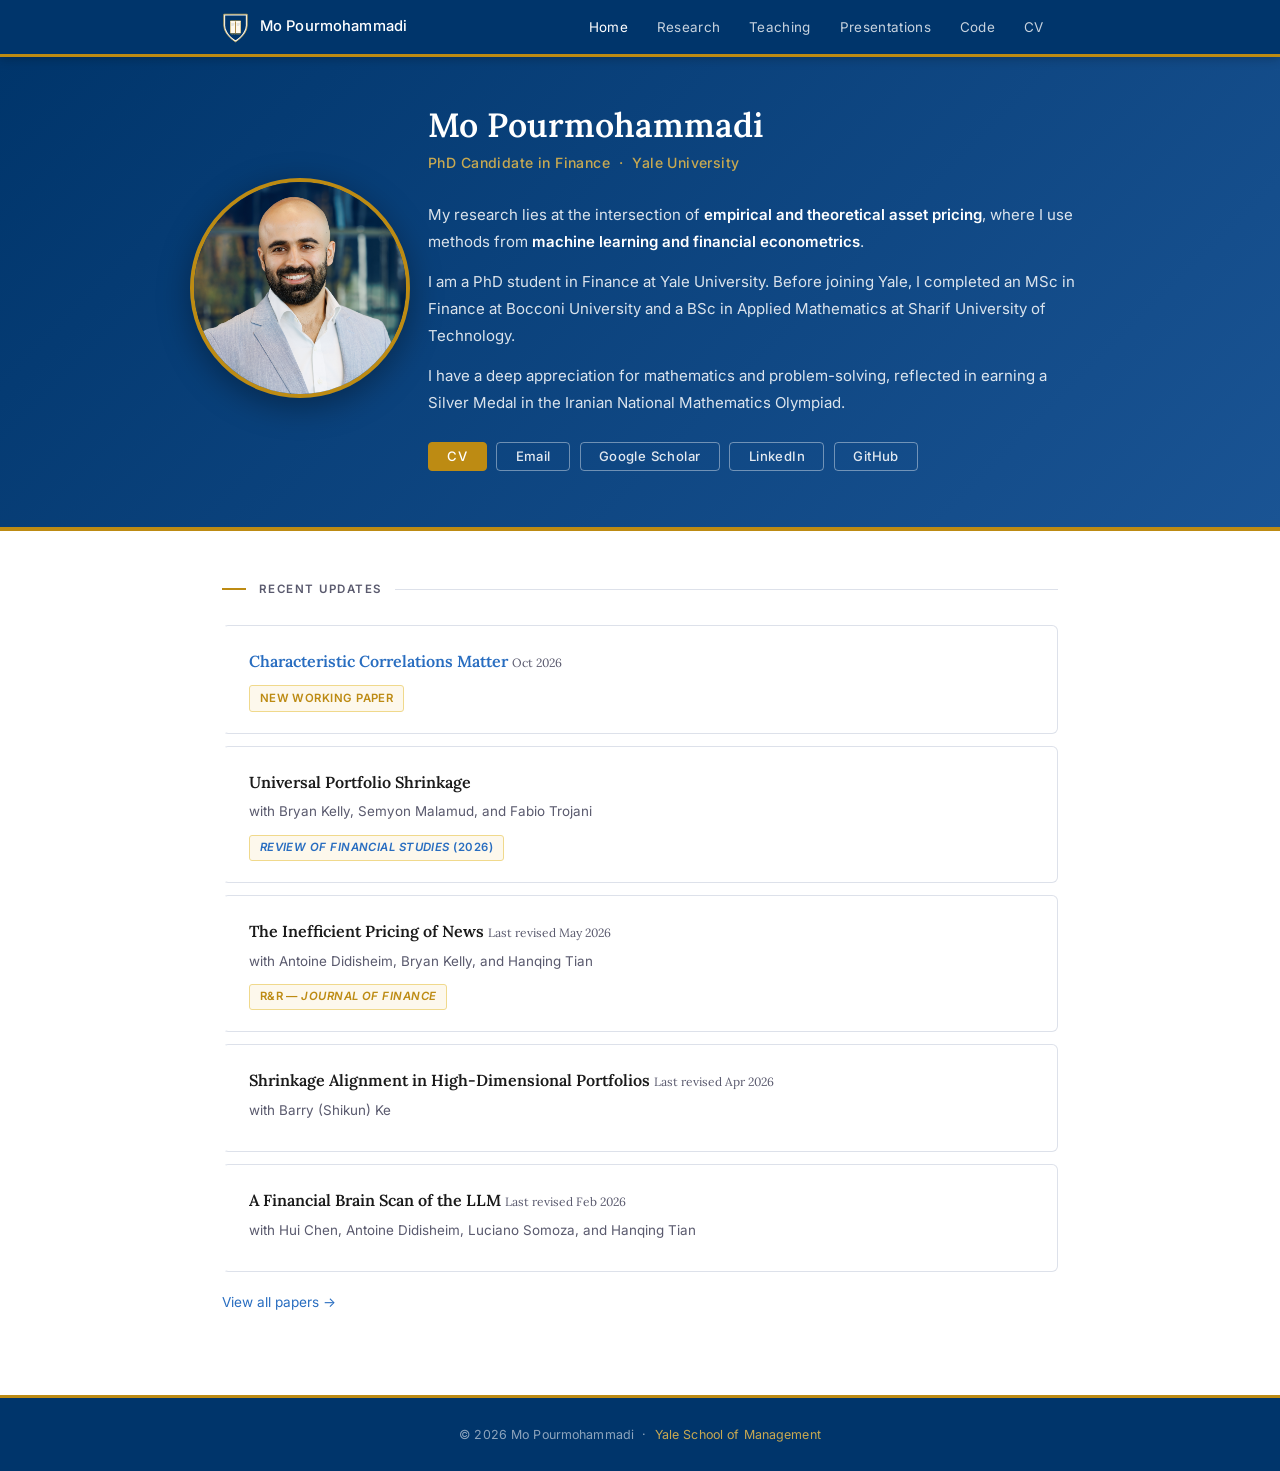
==== index.html @ f796fc8c "Update Universal Portfolio Shrinkage with published RFS link" ====
<!DOCTYPE html>
<html lang="en">
<head>
  <meta charset="UTF-8" />
  <link rel="icon" type="image/svg+xml" href="assets/img/yale-shield.svg" />
  <meta name="viewport" content="width=device-width, initial-scale=1.0" />
  <title>Mo Pourmohammadi — Yale Finance</title>
  <meta name="description" content="Mo Pourmohammadi — PhD Candidate in Finance at Yale University. Research in empirical and theoretical asset pricing, machine learning, and financial econometrics." />
  <link rel="stylesheet" href="assets/css/style.css" />
</head>
<body>

<nav>
  <div class="inner">
    <a class="brand" href="index.html">
      <img src="assets/img/yale-shield.svg" class="nav-shield" alt="Yale" />
      <span>Mo Pourmohammadi</span>
    </a>
    <ul>
      <li><a href="index.html" class="active">Home</a></li>
      <li><a href="research.html">Research</a></li>
      <li><a href="teaching.html">Teaching</a></li>
      <li><a href="presentations.html">Presentations</a></li>
      <li><a href="code.html">Code</a></li>
      <li><a href="cv.html">CV</a></li>
    </ul>
  </div>
</nav>

<!-- Blue hero banner -->
<div class="hero-banner">
  <div class="inner">
    <div class="hero-photo">
      <img src="assets/img/photo.jpg" alt="Mo Pourmohammadi"
           onerror="this.style.display='none';this.nextElementSibling.style.display='flex'" />
      <div class="photo-placeholder" style="display:none">Add photo</div>
    </div>
    <div class="hero-text">
      <h1>Mo Pourmohammadi</h1>
      <p class="subtitle">PhD Candidate in Finance &nbsp;&middot;&nbsp; Yale University</p>

      <p>
        My research lies at the intersection of <strong>empirical and theoretical asset
        pricing</strong>, where I use methods from <strong>machine learning and financial
        econometrics</strong>.
      </p>
      <p>
        I am a PhD student in Finance at Yale University. Before joining Yale, I
        completed an MSc in Finance at Bocconi University and a BSc in Applied
        Mathematics at Sharif University of Technology.
      </p>
      <p>
        I have a deep appreciation for mathematics and problem-solving, reflected in
        earning a Silver Medal in the Iranian National Mathematics Olympiad.
      </p>

      <div class="hero-links">
        <a class="btn btn-gold" href="cv.html">CV</a>
        <a class="btn btn-outline-white" href="mailto:mo.pourmohammadi@yale.edu">Email</a>
        <a class="btn btn-outline-white" href="https://scholar.google.com/citations?user=W31YUyEAAAAJ" target="_blank" rel="noopener">Google Scholar</a>
        <a class="btn btn-outline-white" href="https://www.linkedin.com/in/mo-pourmohammadi-877b63120/" target="_blank" rel="noopener">LinkedIn</a>
        <a class="btn btn-outline-white" href="https://github.com/pourmohammadimohammad" target="_blank" rel="noopener">GitHub</a>
      </div>
    </div>
  </div>
</div>

<!-- Page body -->
<div class="home-content">
  <h2 class="section-title">Recent Updates</h2>
  <ul class="paper-list">

    <li class="paper-card">
      <span class="paper-title"><a href="research.html#characteristic-correlations-matter">Characteristic Correlations Matter</a> <span style="font-size:0.75rem;color:var(--muted);font-weight:400;">Oct 2026</span></span>
      <div style="margin-top:0.5rem;"><span class="badge">New working paper</span></div>
    </li>

    <li class="paper-card">
      <span class="paper-title">Universal Portfolio Shrinkage</span>
      <div class="paper-authors">with Bryan Kelly, Semyon Malamud, and Fabio Trojani</div>
      <div style="margin-top:0.5rem;"><span class="badge"><a href="https://doi.org/10.1093/rfs/hhag084" target="_blank" rel="noopener"><em>Review of Financial Studies</em> (2026)</a></span></div>
    </li>

    <li class="paper-card">
      <span class="paper-title">The Inefficient Pricing of News <span style="font-size:0.75rem;color:var(--muted);font-weight:400;">Last revised May 2026</span></span>
      <div class="paper-authors">with Antoine Didisheim, Bryan Kelly, and Hanqing Tian</div>
      <div style="margin-top:0.5rem;"><span class="badge">R&amp;R — <em>Journal of Finance</em></span></div>
    </li>

    <li class="paper-card">
      <span class="paper-title">Shrinkage Alignment in High-Dimensional Portfolios <span style="font-size:0.75rem;color:var(--muted);font-weight:400;">Last revised Apr 2026</span></span>
      <div class="paper-authors">with Barry (Shikun) Ke</div>
    </li>

    <li class="paper-card">
      <span class="paper-title">A Financial Brain Scan of the LLM <span style="font-size:0.75rem;color:var(--muted);font-weight:400;">Last revised Feb 2026</span></span>
      <div class="paper-authors">with Hui Chen, Antoine Didisheim, Luciano Somoza, and Hanqing Tian</div>
    </li>

  </ul>
  <p style="margin-top:1.2rem; font-size:0.85rem;">
    <a href="research.html">View all papers &rarr;</a>
  </p>
</div>

<footer>
  &copy; <span id="yr">2026</span> Mo Pourmohammadi &nbsp;&middot;&nbsp;
  <a href="https://som.yale.edu" target="_blank" rel="noopener">Yale School of Management</a>
</footer>

<button class="back-to-top" id="backToTop" aria-label="Back to top">&#8679;</button>
<script>var btn=document.getElementById("backToTop");window.addEventListener("scroll",function(){btn.classList.toggle("visible",window.scrollY>300);});btn.addEventListener("click",function(){window.scrollTo({top:0,behavior:"smooth"});});var y=document.getElementById("yr");if(y){y.textContent=new Date().getFullYear();}</script>
</body>
</html>
---- assets/css/style.css ----
/* ============================================================
   Fonts & Reset
   ============================================================ */
@import url('https://fonts.googleapis.com/css2?family=Inter:wght@300;400;500;600&family=Lora:ital,wght@0,400;0,600;1,400&display=swap');

*, *::before, *::after { box-sizing: border-box; margin: 0; padding: 0; }

:root {
  /* Yale official palette */
  --yale-blue:    #00356b;
  --yale-blue2:   #1a5494;
  --yale-blue3:   #286dc0;
  --yale-blue4:   #63aaff;
  --yale-gold:    #bd8b13;
  --yale-gold2:   #c8a951;
  --yale-gold3:   #f0d98c;
  --yale-gold-bg: #fdf8ec;

  --text:         #1a1a1a;
  --muted:        #5a5a6e;
  --border:       #dde1ea;
  --bg:           #ffffff;
  --bg-soft:      #f8f9fc;
  --radius:       6px;
  --max-w:        900px;
}

html { scroll-behavior: smooth; }

body {
  font-family: 'Inter', -apple-system, sans-serif;
  font-size: 15.5px;
  line-height: 1.75;
  color: var(--text);
  background: var(--bg);
  -webkit-font-smoothing: antialiased;
}

a { color: var(--yale-blue3); text-decoration: none; }
a:hover { color: var(--yale-blue2); text-decoration: underline; }

/* ============================================================
   Navigation — blue bar with gold accent stripe
   ============================================================ */
nav {
  background: var(--yale-blue);
  position: sticky;
  top: 0;
  z-index: 200;
  box-shadow: 0 2px 10px rgba(0,0,0,0.22);
  border-bottom: 3px solid var(--yale-gold);
}

nav .inner {
  max-width: var(--max-w);
  margin: 0 auto;
  padding: 0 2rem;
  display: flex;
  align-items: center;
  justify-content: space-between;
  height: 54px;
}

.brand {
  color: #fff;
  font-size: 0.92rem;
  font-weight: 500;
  letter-spacing: 0.01em;
  text-decoration: none;
  display: flex;
  align-items: center;
  gap: 0.65rem;
}
.brand:hover { text-decoration: none; color: var(--yale-gold3); }

.nav-shield {
  height: 32px;
  width: auto;
}

nav ul { list-style: none; display: flex; }

nav ul li a {
  color: rgba(255,255,255,0.78);
  padding: 0 0.9rem;
  line-height: 54px;
  display: block;
  font-size: 0.84rem;
  font-weight: 400;
  letter-spacing: 0.025em;
  text-decoration: none;
  transition: color 0.15s;
  position: relative;
}
nav ul li a::after {
  content: '';
  position: absolute;
  bottom: -3px; /* sits on the gold border */
  left: 0.9rem;
  right: 0.9rem;
  height: 3px;
  background: var(--yale-gold);
  opacity: 0;
  transition: opacity 0.15s;
}
nav ul li a:hover { color: #fff; text-decoration: none; }
nav ul li a.active { color: #fff; }
nav ul li a.active::after { opacity: 1; }

/* ============================================================
   Hero banner strip
   ============================================================ */
.hero-banner {
  background: linear-gradient(135deg, var(--yale-blue) 0%, var(--yale-blue2) 100%);
  border-bottom: 4px solid var(--yale-gold);
  padding: 3rem 2rem 3.5rem;
}

.hero-banner .inner {
  max-width: var(--max-w);
  margin: 0 auto;
  display: grid;
  grid-template-columns: 190px 1fr;
  gap: 3rem;
  align-items: center;
}

.hero-photo img {
  width: 220px;
  height: 220px;
  object-fit: cover;
  object-position: top;
  border-radius: 50%;
  border: 4px solid var(--yale-gold);
  box-shadow: 0 8px 32px rgba(0,0,0,0.35);
  display: block;
}

.hero-photo .photo-placeholder {
  width: 190px;
  height: 230px;
  border-radius: var(--radius);
  border: 3px solid var(--yale-gold);
  background: rgba(255,255,255,0.06);
  display: flex;
  align-items: center;
  justify-content: center;
  color: rgba(255,255,255,0.45);
  font-size: 0.8rem;
}

.hero-text h1 {
  font-family: 'Lora', Georgia, serif;
  font-size: 2.1rem;
  font-weight: 600;
  color: #fff;
  line-height: 1.2;
  margin-bottom: 0.3rem;
}

.hero-text .subtitle {
  font-size: 0.88rem;
  color: var(--yale-gold2);
  font-weight: 500;
  letter-spacing: 0.03em;
  margin-bottom: 1.6rem;
  display: flex;
  align-items: center;
  gap: 0.5rem;
}

.hero-text p {
  font-size: 0.94rem;
  color: rgba(255,255,255,0.85);
  margin-bottom: 0.8rem;
  line-height: 1.8;
}

.hero-text strong { color: #fff; font-weight: 600; }

.hero-links {
  display: flex;
  flex-wrap: wrap;
  gap: 0.6rem;
  margin-top: 1.6rem;
}

/* ============================================================
   Buttons
   ============================================================ */
.btn {
  display: inline-flex;
  align-items: center;
  gap: 0.35rem;
  padding: 0.45rem 1.15rem;
  border-radius: 4px;
  font-size: 0.82rem;
  font-weight: 500;
  font-family: 'Inter', sans-serif;
  letter-spacing: 0.03em;
  transition: all 0.15s;
  text-decoration: none;
  line-height: 1;
}

.btn-gold {
  background: var(--yale-gold);
  color: #fff;
  border: 1.5px solid var(--yale-gold);
}
.btn-gold:hover {
  background: #a57610;
  border-color: #a57610;
  color: #fff;
  text-decoration: none;
}

.btn-outline-white {
  background: transparent;
  color: rgba(255,255,255,0.88);
  border: 1.5px solid rgba(255,255,255,0.4);
}
.btn-outline-white:hover {
  background: rgba(255,255,255,0.12);
  border-color: rgba(255,255,255,0.7);
  color: #fff;
  text-decoration: none;
}

/* On white background */
.btn-primary {
  background: var(--yale-blue);
  color: #fff;
  border: 1.5px solid var(--yale-blue);
}
.btn-primary:hover {
  background: var(--yale-blue2);
  border-color: var(--yale-blue2);
  color: #fff;
  text-decoration: none;
}

.btn-outline {
  background: transparent;
  color: var(--yale-blue);
  border: 1.5px solid var(--yale-blue2);
}
.btn-outline:hover {
  background: var(--bg-soft);
  color: var(--yale-blue);
  text-decoration: none;
}

/* ============================================================
   Page wrapper (for pages without hero banner)
   ============================================================ */
main {
  max-width: var(--max-w);
  margin: 0 auto;
  padding: 3.5rem 2rem 5rem;
}

/* Home page body content (below banner) */
.home-content {
  max-width: var(--max-w);
  margin: 0 auto;
  padding: 3rem 2rem 5rem;
}

/* ============================================================
   Section headings — gold underline accent
   ============================================================ */
h2.section-title {
  font-family: 'Inter', sans-serif;
  font-size: 0.72rem;
  font-weight: 600;
  letter-spacing: 0.13em;
  text-transform: uppercase;
  color: var(--muted);
  margin-bottom: 1.6rem;
  display: flex;
  align-items: center;
  gap: 0.8rem;
}
h2.section-title::before {
  content: '';
  width: 24px;
  height: 2px;
  background: var(--yale-gold);
  flex-shrink: 0;
}
h2.section-title::after {
  content: '';
  flex: 1;
  height: 1px;
  background: var(--border);
}

/* ============================================================
   Research — Paper cards
   ============================================================ */
.paper-list { list-style: none; display: flex; flex-direction: column; gap: 0.75rem; }

.paper-card {
  padding: 1.3rem 1.5rem;
  border: 1px solid var(--border);
  border-left: 3px solid transparent;
  border-radius: var(--radius);
  background: var(--bg);
  transition: box-shadow 0.15s, border-color 0.15s;
}
.paper-card:hover {
  border-left-color: var(--yale-gold);
  box-shadow: 0 3px 14px rgba(0,53,107,0.09);
}

.paper-card .paper-title {
  font-family: 'Lora', Georgia, serif;
  font-size: 1rem;
  font-weight: 600;
  color: var(--text);
  display: block;
  margin-bottom: 0.3rem;
}

.paper-card .paper-authors {
  font-size: 0.84rem;
  color: var(--muted);
  margin-bottom: 0.5rem;
}

.badge {
  display: inline-block;
  font-size: 0.71rem;
  font-weight: 600;
  padding: 0.15rem 0.6rem;
  border-radius: 3px;
  letter-spacing: 0.04em;
  text-transform: uppercase;
  background: var(--yale-gold-bg);
  color: var(--yale-gold);
  border: 1px solid var(--yale-gold3);
}

/* ============================================================
   Teaching / Entry list
   ============================================================ */
.entry-list { list-style: none; }

.entry-list li {
  display: grid;
  grid-template-columns: 1fr auto;
  align-items: baseline;
  gap: 1rem;
  padding: 1rem 0;
  border-bottom: 1px solid var(--border);
}
.entry-list li:first-child { border-top: 1px solid var(--border); }

.entry-title { font-size: 0.95rem; font-weight: 500; display: block; margin-bottom: 0.1rem; }
.entry-sub   { font-size: 0.83rem; color: var(--muted); }
.entry-meta  { font-size: 0.82rem; color: var(--muted); white-space: nowrap; font-variant-numeric: tabular-nums; }

/* ============================================================
   CV page
   ============================================================ */
.cv-actions { display: flex; gap: 0.75rem; margin-bottom: 1.5rem; }

.cv-embed {
  width: 100%;
  height: 82vh;
  border: 1px solid var(--border);
  border-radius: var(--radius);
  box-shadow: 0 2px 12px rgba(0,0,0,0.06);
}

/* ============================================================
   Code / Repo grid
   ============================================================ */
.repos-intro { font-size: 0.9rem; color: var(--muted); margin-bottom: 1.5rem; }

.repo-grid { display: grid; grid-template-columns: 1fr 1fr; gap: 0.9rem; }

.repo-card {
  border: 1px solid var(--border);
  border-top: 3px solid var(--yale-blue);
  border-radius: var(--radius);
  padding: 1.1rem 1.3rem;
  background: var(--bg);
  text-decoration: none;
  transition: box-shadow 0.15s, border-top-color 0.15s;
  display: block;
}
.repo-card:hover {
  border-top-color: var(--yale-gold);
  box-shadow: 0 3px 14px rgba(0,53,107,0.09);
  text-decoration: none;
}
.repo-card h3 { font-size: 0.9rem; font-weight: 600; color: var(--yale-blue3); margin-bottom: 0.3rem; }
.repo-card p  { font-size: 0.82rem; color: var(--muted); line-height: 1.5; }

/* ============================================================
   Footer
   ============================================================ */
footer {
  background: var(--yale-blue);
  border-top: 3px solid var(--yale-gold);
  text-align: center;
  padding: 1.6rem 2rem;
  font-size: 0.78rem;
  color: rgba(255,255,255,0.55);
  font-family: 'Inter', sans-serif;
  letter-spacing: 0.01em;
}
footer a { color: var(--yale-gold2); }
footer a:hover { color: var(--yale-gold3); }

/* ============================================================
   Responsive
   ============================================================ */
@media (max-width: 640px) {
  .hero-banner .inner {
    grid-template-columns: 1fr;
    gap: 1.5rem;
    text-align: center;
  }
  .hero-photo { display: flex; justify-content: center; }
  .hero-photo img {
    width: 160px;
    height: 160px;
  }
  .hero-photo .photo-placeholder { width: 160px; height: 160px; border-radius: 50%; }
  .btn-group { justify-content: center; flex-wrap: wrap; }
  nav .inner { overflow-x: auto; }
  nav ul { flex-wrap: nowrap; gap: 0; }
  nav ul li a { padding: 0 0.4rem; font-size: 0.72rem; white-space: nowrap; }
  nav .brand span { display: none; }
  .repo-grid { grid-template-columns: 1fr; }
  .entry-list li { grid-template-columns: 1fr; gap: 0.1rem; }
  main { padding: 2rem 1.2rem 4rem; }
  .home-content { padding: 2rem 1.2rem 4rem; }
}

/* Back to top button */
.back-to-top {
  position: fixed;
  bottom: 2rem;
  right: 2rem;
  background: var(--yale-blue);
  color: #fff;
  border: none;
  border-radius: 50%;
  width: 42px;
  height: 42px;
  font-size: 1.1rem;
  cursor: pointer;
  opacity: 0;
  pointer-events: none;
  transition: opacity 0.2s;
  box-shadow: 0 2px 8px rgba(0,0,0,0.25);
  display: flex;
  align-items: center;
  justify-content: center;
  z-index: 999;
}
.back-to-top.visible { opacity: 1; pointer-events: auto; }
.back-to-top:hover { background: var(--yale-blue3); }
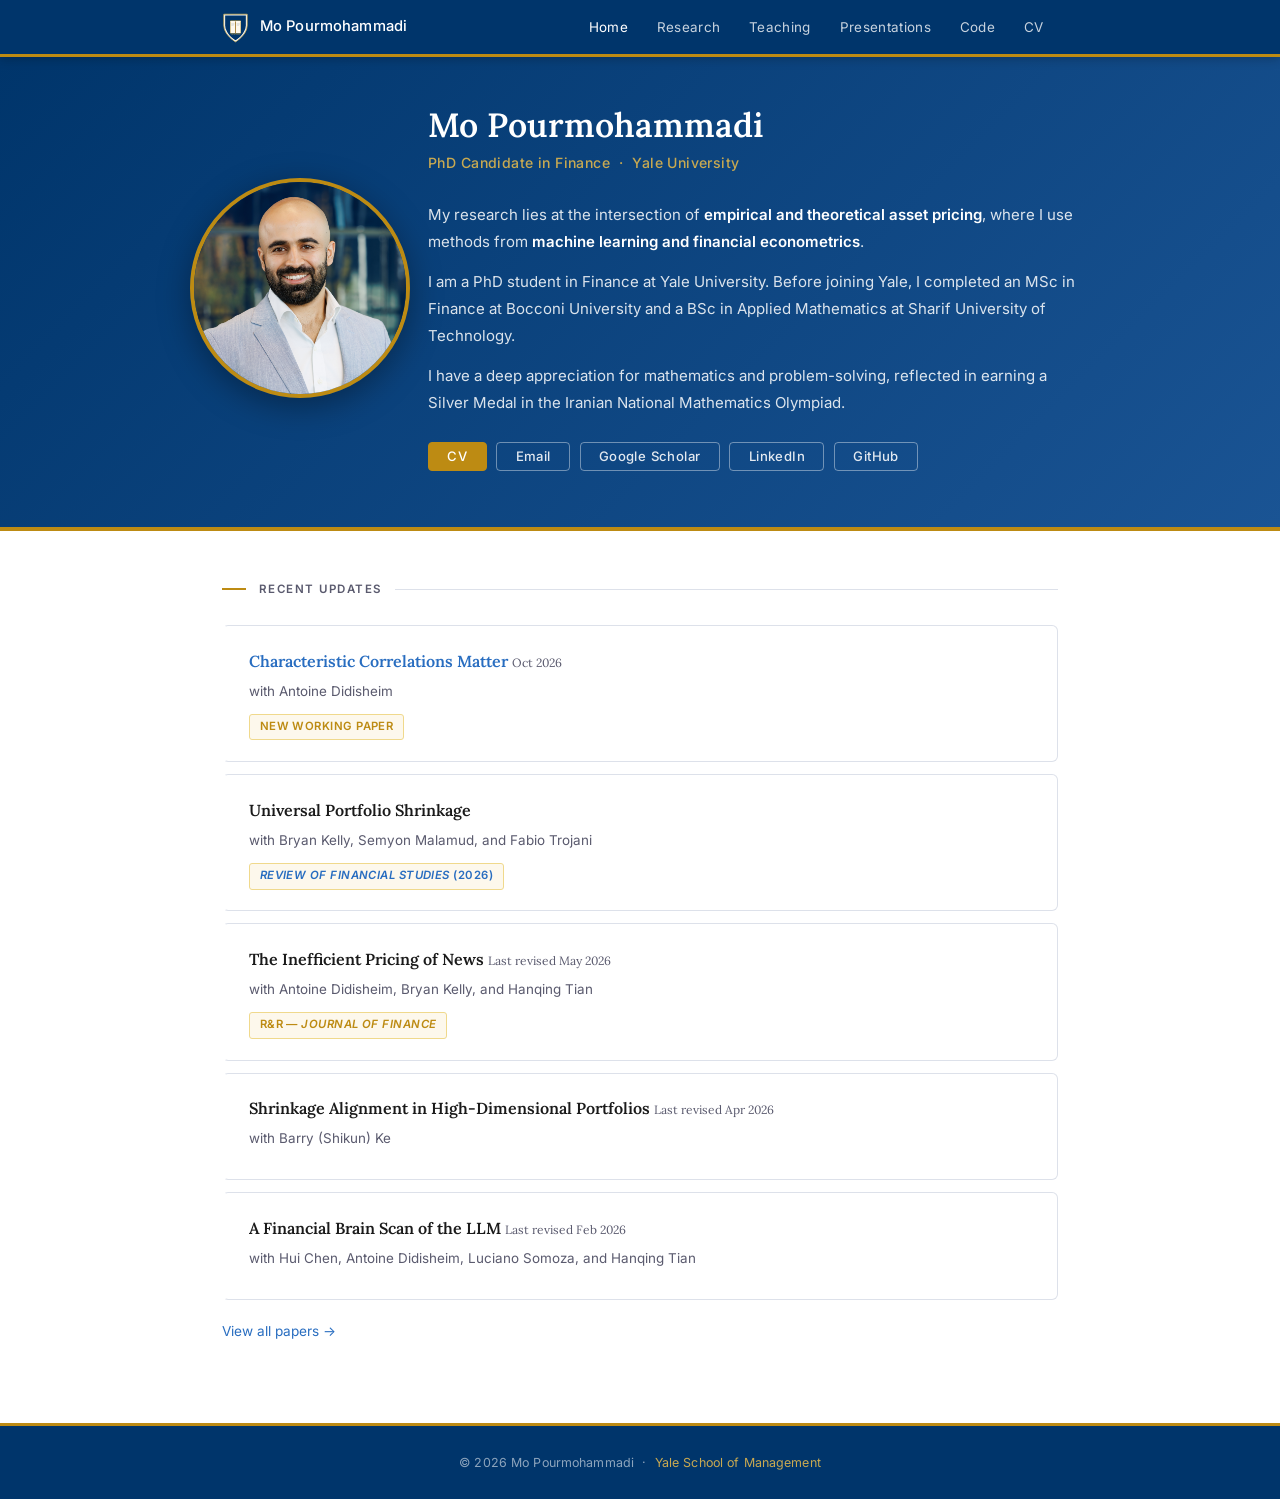
==== commit ec20fff5: "Add Antoine Didisheim as coauthor on Characteristic Correlations Matter List him on the Research and" ====
--- a/index.html
+++ b/index.html
@@ -72,6 +72,7 @@
 
     <li class="paper-card">
       <span class="paper-title"><a href="research.html#characteristic-correlations-matter">Characteristic Correlations Matter</a> <span style="font-size:0.75rem;color:var(--muted);font-weight:400;">Oct 2026</span></span>
+      <div class="paper-authors">with Antoine Didisheim</div>
       <div style="margin-top:0.5rem;"><span class="badge">New working paper</span></div>
     </li>
 
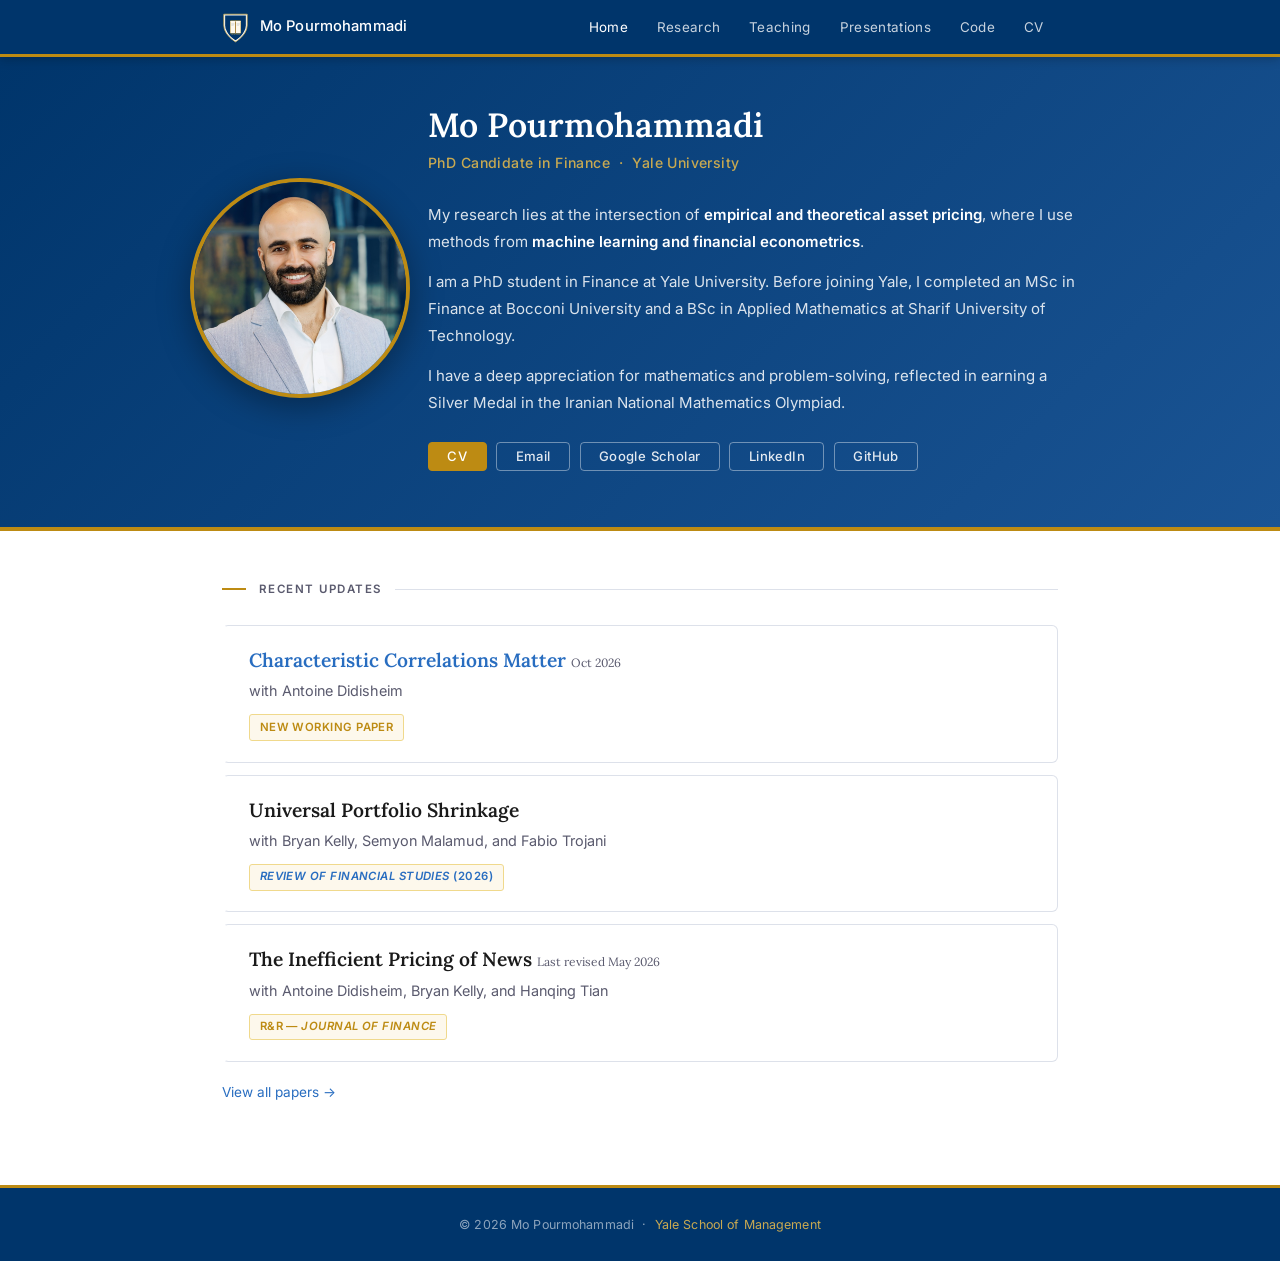
==== commit 022fcf13: "Tighten mobile layout and type, add link previews and a 404 page - Phone menu: name on top, all six " ====
--- a/index.html
+++ b/index.html
@@ -6,6 +6,16 @@
   <meta name="viewport" content="width=device-width, initial-scale=1.0" />
   <title>Mo Pourmohammadi — Yale Finance</title>
   <meta name="description" content="Mo Pourmohammadi — PhD Candidate in Finance at Yale University. Research in empirical and theoretical asset pricing, machine learning, and financial econometrics." />
+  <link rel="canonical" href="https://mopourmohammadi.com/" />
+  <!-- Link previews (LinkedIn, Slack, email) -->
+  <meta property="og:type" content="website" />
+  <meta property="og:site_name" content="Mo Pourmohammadi" />
+  <meta property="og:title" content="Mo Pourmohammadi" />
+  <meta property="og:description" content="Mo Pourmohammadi — PhD Candidate in Finance at Yale University. Research in empirical and theoretical asset pricing, machine learning, and financial econometrics." />
+  <meta property="og:url" content="https://mopourmohammadi.com/" />
+  <meta property="og:image" content="https://mopourmohammadi.com/assets/img/photo-1200.jpg" />
+  <meta property="og:image:alt" content="Portrait of Mo Pourmohammadi" />
+  <meta name="twitter:card" content="summary" />
   <link rel="stylesheet" href="assets/css/style.css" />
 </head>
 <body>
@@ -31,7 +41,7 @@
 <div class="hero-banner">
   <div class="inner">
     <div class="hero-photo">
-      <img src="assets/img/photo.jpg" alt="Mo Pourmohammadi"
+      <img src="assets/img/photo-1200.jpg" alt="Mo Pourmohammadi"
            onerror="this.style.display='none';this.nextElementSibling.style.display='flex'" />
       <div class="photo-placeholder" style="display:none">Add photo</div>
     </div>
@@ -88,16 +98,6 @@
       <div style="margin-top:0.5rem;"><span class="badge">R&amp;R — <em>Journal of Finance</em></span></div>
     </li>
 
-    <li class="paper-card">
-      <span class="paper-title">Shrinkage Alignment in High-Dimensional Portfolios <span style="font-size:0.75rem;color:var(--muted);font-weight:400;">Last revised Apr 2026</span></span>
-      <div class="paper-authors">with Barry (Shikun) Ke</div>
-    </li>
-
-    <li class="paper-card">
-      <span class="paper-title">A Financial Brain Scan of the LLM <span style="font-size:0.75rem;color:var(--muted);font-weight:400;">Last revised Feb 2026</span></span>
-      <div class="paper-authors">with Hui Chen, Antoine Didisheim, Luciano Somoza, and Hanqing Tian</div>
-    </li>
-
   </ul>
   <p style="margin-top:1.2rem; font-size:0.85rem;">
     <a href="research.html">View all papers &rarr;</a>
--- a/assets/css/style.css
+++ b/assets/css/style.css
@@ -316,15 +316,16 @@
 
 .paper-card .paper-title {
   font-family: 'Lora', Georgia, serif;
-  font-size: 1rem;
+  font-size: 1.2rem;
   font-weight: 600;
+  line-height: 1.4;
   color: var(--text);
   display: block;
   margin-bottom: 0.3rem;
 }
 
 .paper-card .paper-authors {
-  font-size: 0.84rem;
+  font-size: 0.9rem;
   color: var(--muted);
   margin-bottom: 0.5rem;
 }
@@ -431,10 +432,12 @@
   }
   .hero-photo .photo-placeholder { width: 160px; height: 160px; border-radius: 50%; }
   .btn-group { justify-content: center; flex-wrap: wrap; }
-  nav .inner { overflow-x: auto; }
-  nav ul { flex-wrap: nowrap; gap: 0; }
-  nav ul li a { padding: 0 0.4rem; font-size: 0.72rem; white-space: nowrap; }
-  nav .brand span { display: none; }
+  /* Name on one row, links on the row below (one row down to 360px;
+     narrower phones wrap instead of scrolling links off-screen) */
+  nav .inner { height: auto; flex-direction: column; gap: 0.1rem; padding: 0.55rem 0.5rem 0; }
+  nav ul { flex-wrap: wrap; justify-content: center; }
+  nav ul li a { line-height: 40px; padding: 0 0.34rem; font-size: 0.75rem; white-space: nowrap; }
+  nav ul li a::after { left: 0.34rem; right: 0.34rem; }
   .repo-grid { grid-template-columns: 1fr; }
   .entry-list li { grid-template-columns: 1fr; gap: 0.1rem; }
   main { padding: 2rem 1.2rem 4rem; }
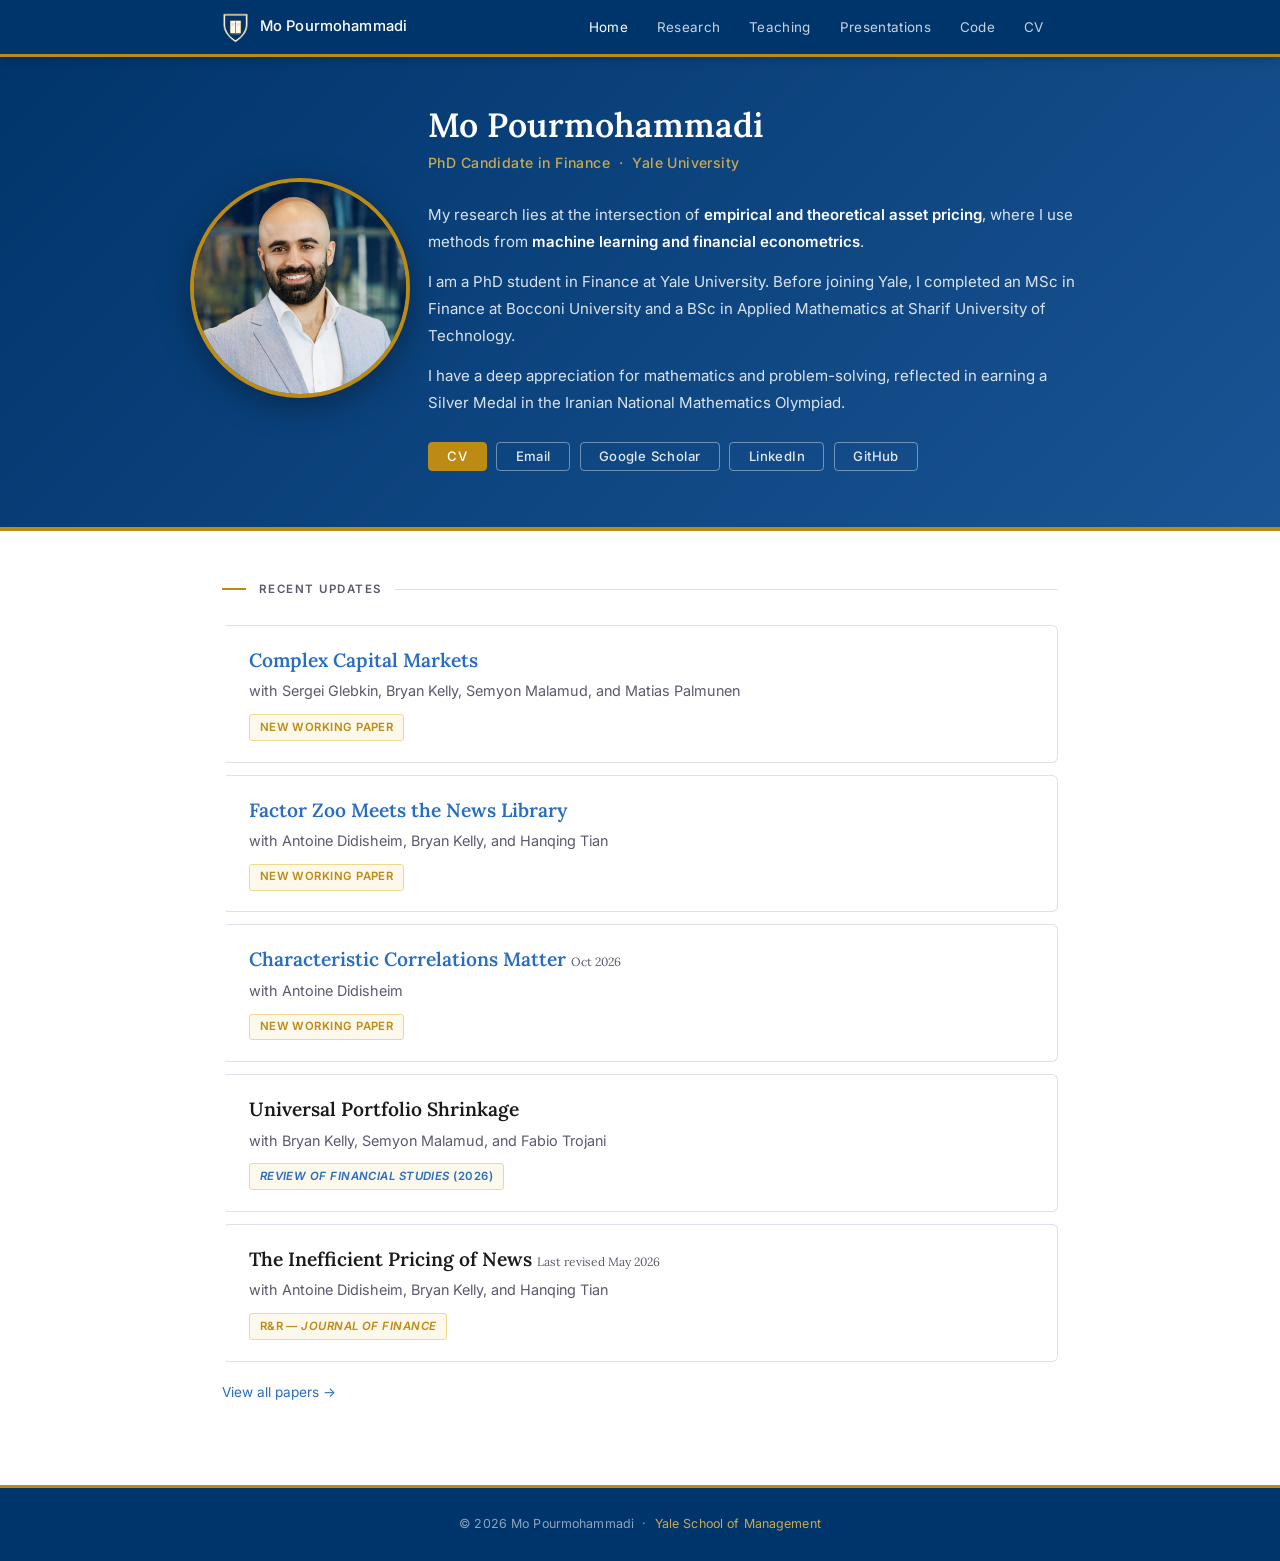
==== commit 72730f92: "Feature new working papers on the homepage" ====
--- a/index.html
+++ b/index.html
@@ -81,6 +81,18 @@
   <ul class="paper-list">
 
     <li class="paper-card">
+      <span class="paper-title"><a href="research.html#complex-capital-markets">Complex Capital Markets</a></span>
+      <div class="paper-authors">with Sergei Glebkin, Bryan Kelly, Semyon Malamud, and Matias Palmunen</div>
+      <div style="margin-top:0.5rem;"><span class="badge">New working paper</span></div>
+    </li>
+
+    <li class="paper-card">
+      <span class="paper-title"><a href="research.html#factor-zoo-meets-the-news-library">Factor Zoo Meets the News Library</a></span>
+      <div class="paper-authors">with Antoine Didisheim, Bryan Kelly, and Hanqing Tian</div>
+      <div style="margin-top:0.5rem;"><span class="badge">New working paper</span></div>
+    </li>
+
+    <li class="paper-card">
       <span class="paper-title"><a href="research.html#characteristic-correlations-matter">Characteristic Correlations Matter</a> <span style="font-size:0.75rem;color:var(--muted);font-weight:400;">Oct 2026</span></span>
       <div class="paper-authors">with Antoine Didisheim</div>
       <div style="margin-top:0.5rem;"><span class="badge">New working paper</span></div>
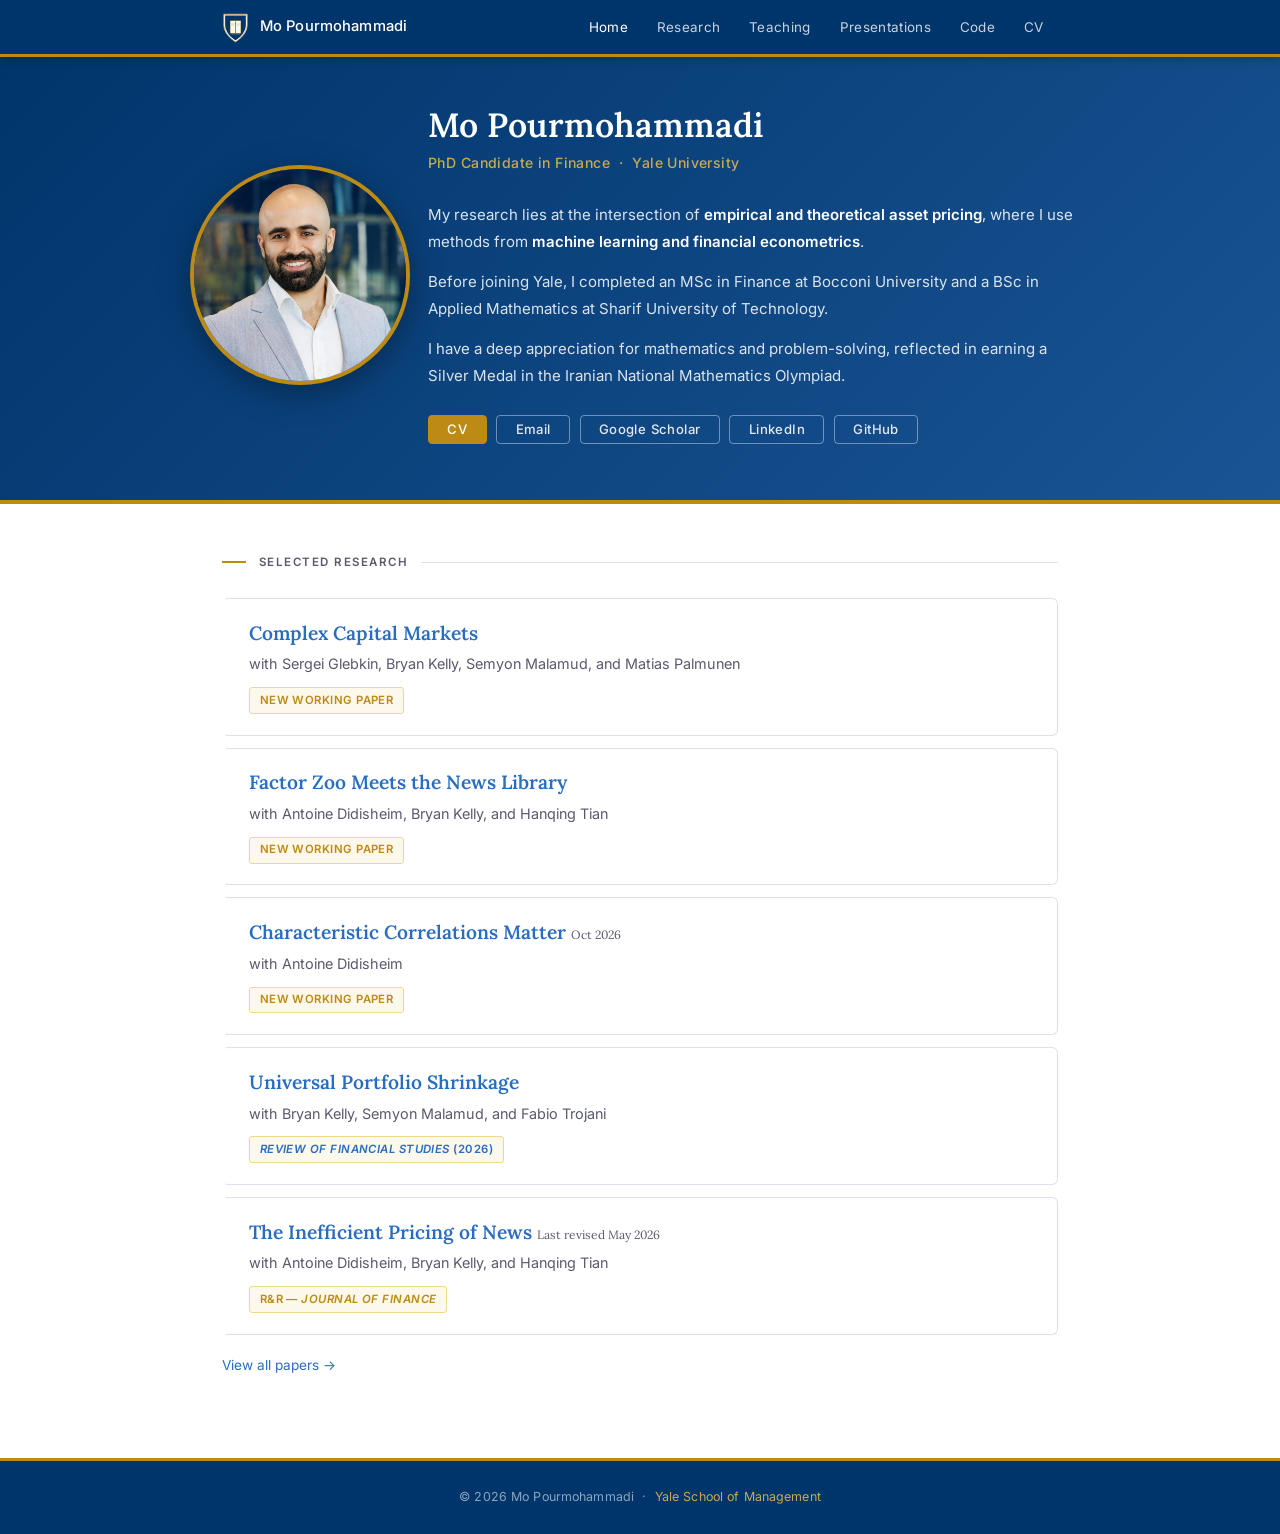
==== commit 603d2b3f: "Link selected research and update presentations" ====
--- a/index.html
+++ b/index.html
@@ -55,8 +55,7 @@
         econometrics</strong>.
       </p>
       <p>
-        I am a PhD student in Finance at Yale University. Before joining Yale, I
-        completed an MSc in Finance at Bocconi University and a BSc in Applied
+        Before joining Yale, I completed an MSc in Finance at Bocconi University and a BSc in Applied
         Mathematics at Sharif University of Technology.
       </p>
       <p>
@@ -77,7 +76,7 @@
 
 <!-- Page body -->
 <div class="home-content">
-  <h2 class="section-title">Recent Updates</h2>
+  <h2 class="section-title">Selected Research</h2>
   <ul class="paper-list">
 
     <li class="paper-card">
@@ -99,13 +98,13 @@
     </li>
 
     <li class="paper-card">
-      <span class="paper-title">Universal Portfolio Shrinkage</span>
+      <span class="paper-title"><a href="research.html#universal-portfolio-shrinkage">Universal Portfolio Shrinkage</a></span>
       <div class="paper-authors">with Bryan Kelly, Semyon Malamud, and Fabio Trojani</div>
       <div style="margin-top:0.5rem;"><span class="badge"><a href="https://doi.org/10.1093/rfs/hhag084" target="_blank" rel="noopener"><em>Review of Financial Studies</em> (2026)</a></span></div>
     </li>
 
     <li class="paper-card">
-      <span class="paper-title">The Inefficient Pricing of News <span style="font-size:0.75rem;color:var(--muted);font-weight:400;">Last revised May 2026</span></span>
+      <span class="paper-title"><a href="research.html#the-inefficient-pricing-of-news">The Inefficient Pricing of News</a> <span style="font-size:0.75rem;color:var(--muted);font-weight:400;">Last revised May 2026</span></span>
       <div class="paper-authors">with Antoine Didisheim, Bryan Kelly, and Hanqing Tian</div>
       <div style="margin-top:0.5rem;"><span class="badge">R&amp;R — <em>Journal of Finance</em></span></div>
     </li>
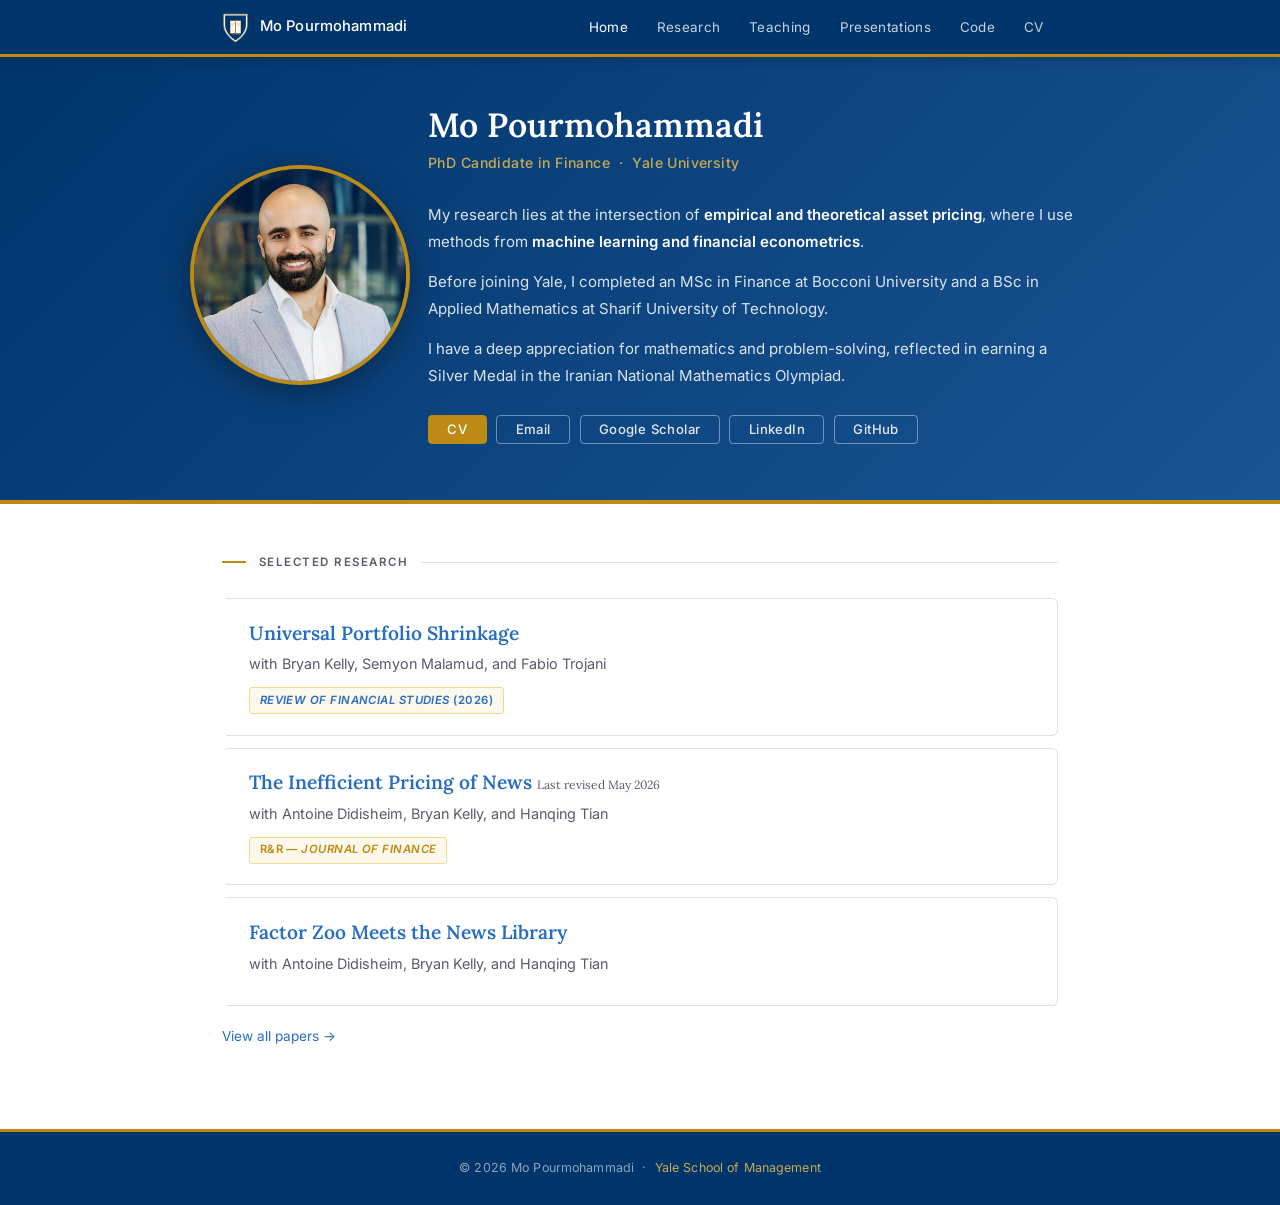
==== commit deb3ffcf: "Trim homepage research selection" ====
--- a/index.html
+++ b/index.html
@@ -80,24 +80,6 @@
   <ul class="paper-list">
 
     <li class="paper-card">
-      <span class="paper-title"><a href="research.html#complex-capital-markets">Complex Capital Markets</a></span>
-      <div class="paper-authors">with Sergei Glebkin, Bryan Kelly, Semyon Malamud, and Matias Palmunen</div>
-      <div style="margin-top:0.5rem;"><span class="badge">New working paper</span></div>
-    </li>
-
-    <li class="paper-card">
-      <span class="paper-title"><a href="research.html#factor-zoo-meets-the-news-library">Factor Zoo Meets the News Library</a></span>
-      <div class="paper-authors">with Antoine Didisheim, Bryan Kelly, and Hanqing Tian</div>
-      <div style="margin-top:0.5rem;"><span class="badge">New working paper</span></div>
-    </li>
-
-    <li class="paper-card">
-      <span class="paper-title"><a href="research.html#characteristic-correlations-matter">Characteristic Correlations Matter</a> <span style="font-size:0.75rem;color:var(--muted);font-weight:400;">Oct 2026</span></span>
-      <div class="paper-authors">with Antoine Didisheim</div>
-      <div style="margin-top:0.5rem;"><span class="badge">New working paper</span></div>
-    </li>
-
-    <li class="paper-card">
       <span class="paper-title"><a href="research.html#universal-portfolio-shrinkage">Universal Portfolio Shrinkage</a></span>
       <div class="paper-authors">with Bryan Kelly, Semyon Malamud, and Fabio Trojani</div>
       <div style="margin-top:0.5rem;"><span class="badge"><a href="https://doi.org/10.1093/rfs/hhag084" target="_blank" rel="noopener"><em>Review of Financial Studies</em> (2026)</a></span></div>
@@ -107,6 +89,11 @@
       <span class="paper-title"><a href="research.html#the-inefficient-pricing-of-news">The Inefficient Pricing of News</a> <span style="font-size:0.75rem;color:var(--muted);font-weight:400;">Last revised May 2026</span></span>
       <div class="paper-authors">with Antoine Didisheim, Bryan Kelly, and Hanqing Tian</div>
       <div style="margin-top:0.5rem;"><span class="badge">R&amp;R — <em>Journal of Finance</em></span></div>
+    </li>
+
+    <li class="paper-card">
+      <span class="paper-title"><a href="research.html#factor-zoo-meets-the-news-library">Factor Zoo Meets the News Library</a></span>
+      <div class="paper-authors">with Antoine Didisheim, Bryan Kelly, and Hanqing Tian</div>
     </li>
 
   </ul>
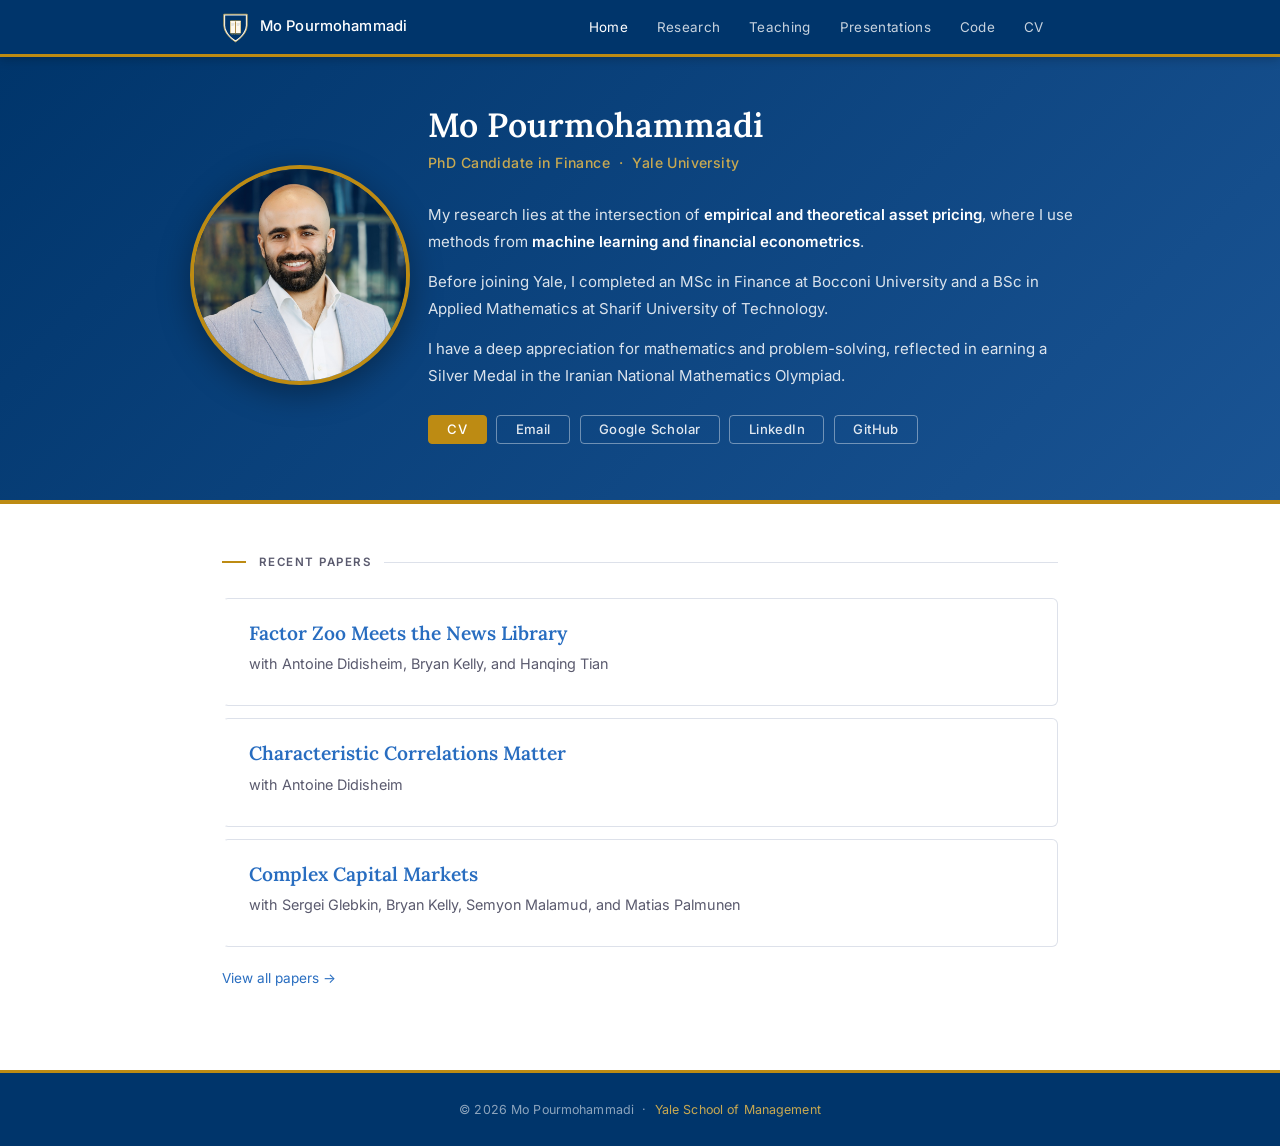
==== commit 9ff389c2: "Feature only the three most recent papers" ====
--- a/index.html
+++ b/index.html
@@ -76,24 +76,22 @@
 
 <!-- Page body -->
 <div class="home-content">
-  <h2 class="section-title">Selected Research</h2>
+  <h2 class="section-title">Recent Papers</h2>
   <ul class="paper-list">
-
-    <li class="paper-card">
-      <span class="paper-title"><a href="research.html#universal-portfolio-shrinkage">Universal Portfolio Shrinkage</a></span>
-      <div class="paper-authors">with Bryan Kelly, Semyon Malamud, and Fabio Trojani</div>
-      <div style="margin-top:0.5rem;"><span class="badge"><a href="https://doi.org/10.1093/rfs/hhag084" target="_blank" rel="noopener"><em>Review of Financial Studies</em> (2026)</a></span></div>
-    </li>
-
-    <li class="paper-card">
-      <span class="paper-title"><a href="research.html#the-inefficient-pricing-of-news">The Inefficient Pricing of News</a> <span style="font-size:0.75rem;color:var(--muted);font-weight:400;">Last revised May 2026</span></span>
-      <div class="paper-authors">with Antoine Didisheim, Bryan Kelly, and Hanqing Tian</div>
-      <div style="margin-top:0.5rem;"><span class="badge">R&amp;R — <em>Journal of Finance</em></span></div>
-    </li>
 
     <li class="paper-card">
       <span class="paper-title"><a href="research.html#factor-zoo-meets-the-news-library">Factor Zoo Meets the News Library</a></span>
       <div class="paper-authors">with Antoine Didisheim, Bryan Kelly, and Hanqing Tian</div>
+    </li>
+
+    <li class="paper-card">
+      <span class="paper-title"><a href="research.html#characteristic-correlations-matter">Characteristic Correlations Matter</a></span>
+      <div class="paper-authors">with Antoine Didisheim</div>
+    </li>
+
+    <li class="paper-card">
+      <span class="paper-title"><a href="research.html#complex-capital-markets">Complex Capital Markets</a></span>
+      <div class="paper-authors">with Sergei Glebkin, Bryan Kelly, Semyon Malamud, and Matias Palmunen</div>
     </li>
 
   </ul>
